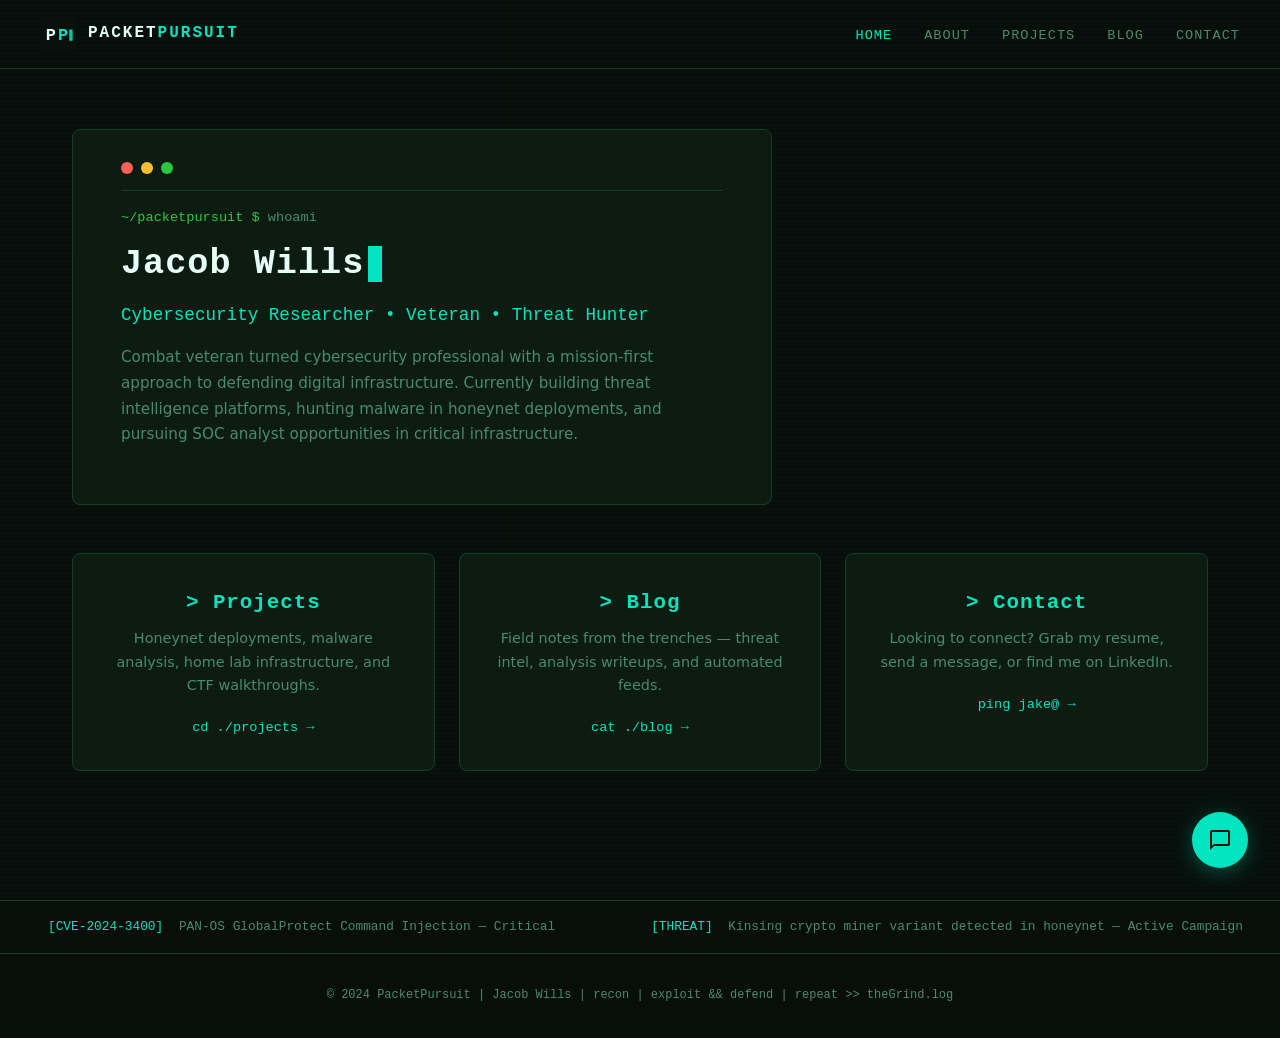
==== index.html @ 6d6a472d "initial site build — full PacketPursuit portfolio Five-page cybersecurity portfolio with terminal-in" ====
<!DOCTYPE html>
<html lang="en">
<head>
    <meta charset="UTF-8">
    <meta name="viewport" content="width=device-width, initial-scale=1.0">
    <title>PacketPursuit | Jacob Wills — Cybersecurity Portfolio</title>
    <meta name="description" content="Cybersecurity portfolio of Jacob Wills — veteran, threat researcher, SOC analyst candidate.">
    <link rel="icon" type="image/svg+xml" href="assets/favicon.svg">
    <link rel="stylesheet" href="css/style.css">
</head>
<body>
    <!-- Nav -->
    <nav>
        <div class="nav-inner">
            <a href="index.html" class="logo-link">
                <img src="assets/favicon.svg" alt="PP">
                <span class="logo-text">PACKET<span>PURSUIT</span></span>
            </a>
            <button class="hamburger" aria-label="Toggle navigation">
                <span></span><span></span><span></span>
            </button>
            <ul>
                <li><a href="index.html" class="active">Home</a></li>
                <li><a href="about.html">About</a></li>
                <li><a href="projects.html">Projects</a></li>
                <li><a href="blog.html">Blog</a></li>
                <li><a href="contact.html">Contact</a></li>
            </ul>
        </div>
    </nav>

    <!-- Hero -->
    <section class="hero">
        <div class="container">
            <div class="hero-terminal">
                <div class="terminal-dots">
                    <span class="dot-red"></span>
                    <span class="dot-yellow"></span>
                    <span class="dot-green"></span>
                </div>
                <div class="hero-prompt"><span>~/packetpursuit $</span> whoami</div>
                <h1 class="hero-name">
                    <span id="typed-name"></span><span class="cursor"></span>
                </h1>
                <p class="hero-tagline" id="hero-tagline">Cybersecurity Researcher &bull; Veteran &bull; Threat Hunter</p>
                <p class="hero-bio" id="hero-bio">
                    Combat veteran turned cybersecurity professional with a mission-first approach to defending digital infrastructure. Currently building threat intelligence platforms, hunting malware in honeynet deployments, and pursuing SOC analyst opportunities in critical infrastructure.
                </p>
            </div>

            <!-- CTA Cards -->
            <div class="cta-grid">
                <div class="cta-card fade-in">
                    <h3>&gt; Projects</h3>
                    <p>Honeynet deployments, malware analysis, home lab infrastructure, and CTF walkthroughs.</p>
                    <a href="projects.html">cd ./projects &rarr;</a>
                </div>
                <div class="cta-card fade-in">
                    <h3>&gt; Blog</h3>
                    <p>Field notes from the trenches — threat intel, analysis writeups, and automated feeds.</p>
                    <a href="blog.html">cat ./blog &rarr;</a>
                </div>
                <div class="cta-card fade-in">
                    <h3>&gt; Contact</h3>
                    <p>Looking to connect? Grab my resume, send a message, or find me on LinkedIn.</p>
                    <a href="contact.html">ping jake@ &rarr;</a>
                </div>
            </div>
        </div>
    </section>

    <!-- Threat Intel Ticker -->
    <section class="ticker-section">
        <div class="ticker-wrap" id="ticker">
            <div class="ticker-item"><span class="tag">[CVE-2024-3400]</span> PAN-OS GlobalProtect Command Injection — Critical</div>
            <div class="ticker-item"><span class="tag">[THREAT]</span> Kinsing crypto miner variant detected in honeynet — Active Campaign</div>
            <div class="ticker-item"><span class="tag">[CVE-2024-21887]</span> Ivanti Connect Secure Auth Bypass — Actively Exploited</div>
            <div class="ticker-item"><span class="tag">[MALWARE]</span> Rondodox/Mirai variant — IoT botnet C2 traffic captured</div>
            <div class="ticker-item"><span class="tag">[INTEL]</span> APT29 spear-phishing campaign targeting energy sector — CISA Advisory</div>
            <div class="ticker-item"><span class="tag">[CVE-2024-3400]</span> PAN-OS GlobalProtect Command Injection — Critical</div>
            <div class="ticker-item"><span class="tag">[THREAT]</span> Kinsing crypto miner variant detected in honeynet — Active Campaign</div>
            <div class="ticker-item"><span class="tag">[CVE-2024-21887]</span> Ivanti Connect Secure Auth Bypass — Actively Exploited</div>
            <div class="ticker-item"><span class="tag">[MALWARE]</span> Rondodox/Mirai variant — IoT botnet C2 traffic captured</div>
            <div class="ticker-item"><span class="tag">[INTEL]</span> APT29 spear-phishing campaign targeting energy sector — CISA Advisory</div>
        </div>
    </section>

    <!-- Chat Widget -->
    <button class="chat-toggle" id="chatToggle" aria-label="Open chat">
        <svg viewBox="0 0 24 24"><path d="M20 2H4c-1.1 0-2 .9-2 2v18l4-4h14c1.1 0 2-.9 2-2V4c0-1.1-.9-2-2-2zm0 14H6l-2 2V4h16v12z"/></svg>
    </button>
    <div class="chat-panel" id="chatPanel">
        <div class="chat-header">
            <h4>&gt; PacketBot_</h4>
            <button class="chat-close" id="chatClose">&times;</button>
        </div>
        <div class="chat-messages" id="chatMessages">
            <div class="chat-msg bot">Hey — I'm PacketBot. Ask me anything about Jake's background, projects, or how to get in touch.</div>
        </div>
        <div class="chat-input-area">
            <input type="text" id="chatInput" placeholder="Ask PacketBot..." autocomplete="off">
            <button id="chatSend">Send</button>
        </div>
    </div>

    <!-- Footer -->
    <footer>
        <p>&copy; 2024 PacketPursuit | Jacob Wills | recon | exploit &amp;&amp; defend | repeat &gt;&gt; theGrind.log</p>
    </footer>

    <script src="js/config.js"></script>
    <script src="js/main.js"></script>
</body>
</html>
---- css/style.css ----
/* ===== RESET & BASE ===== */
*, *::before, *::after {
    margin: 0;
    padding: 0;
    box-sizing: border-box;
}

:root {
    --bg: #080f0b;
    --surface: #0d1a10;
    --border: #1a3a2a;
    --accent: #00e5c0;
    --green: #27c93f;
    --text: #e8fff8;
    --text-secondary: #4a8a6a;
    --font-mono: 'Courier New', monospace;
    --font-body: system-ui, -apple-system, sans-serif;
}

html {
    scroll-behavior: smooth;
}

body {
    background: var(--bg);
    color: var(--text);
    font-family: var(--font-body);
    line-height: 1.6;
    overflow-x: hidden;
}

/* ===== SCANLINE OVERLAY ===== */
body::before {
    content: '';
    position: fixed;
    top: 0;
    left: 0;
    width: 100%;
    height: 100%;
    pointer-events: none;
    z-index: 9999;
    background: repeating-linear-gradient(
        0deg,
        transparent,
        transparent 2px,
        rgba(0, 229, 192, 0.015) 2px,
        rgba(0, 229, 192, 0.015) 4px
    );
}

/* ===== TYPOGRAPHY ===== */
h1, h2, h3, h4 {
    font-family: var(--font-mono);
    color: var(--text);
    letter-spacing: 1px;
}

h1 { font-size: 2.5rem; }
h2 { font-size: 1.8rem; margin-bottom: 1.5rem; }
h3 { font-size: 1.3rem; }

a {
    color: var(--accent);
    text-decoration: none;
    transition: color 0.2s;
}

a:hover {
    color: var(--green);
}

/* ===== LAYOUT ===== */
.container {
    max-width: 1200px;
    margin: 0 auto;
    padding: 0 2rem;
}

section {
    padding: 5rem 0;
}

/* ===== NAV ===== */
nav {
    position: fixed;
    top: 0;
    left: 0;
    right: 0;
    z-index: 1000;
    background: rgba(8, 15, 11, 0.95);
    backdrop-filter: blur(10px);
    border-bottom: 1px solid var(--border);
    padding: 1rem 2rem;
}

nav .nav-inner {
    max-width: 1200px;
    margin: 0 auto;
    display: flex;
    justify-content: space-between;
    align-items: center;
}

nav .logo-link {
    display: flex;
    align-items: center;
    gap: 0.75rem;
}

nav .logo-link img {
    height: 36px;
    width: auto;
}

nav .logo-text {
    font-family: var(--font-mono);
    font-size: 1rem;
    font-weight: 700;
    color: var(--text);
    letter-spacing: 2px;
}

nav .logo-text span {
    color: var(--accent);
}

nav ul {
    list-style: none;
    display: flex;
    gap: 2rem;
}

nav ul a {
    font-family: var(--font-mono);
    font-size: 0.85rem;
    color: var(--text-secondary);
    letter-spacing: 1px;
    text-transform: uppercase;
    transition: color 0.2s;
}

nav ul a:hover,
nav ul a.active {
    color: var(--accent);
}

.hamburger {
    display: none;
    flex-direction: column;
    gap: 5px;
    cursor: pointer;
    background: none;
    border: none;
    padding: 4px;
}

.hamburger span {
    display: block;
    width: 24px;
    height: 2px;
    background: var(--accent);
    transition: transform 0.3s, opacity 0.3s;
}

.hamburger.open span:nth-child(1) {
    transform: rotate(45deg) translate(5px, 5px);
}

.hamburger.open span:nth-child(2) {
    opacity: 0;
}

.hamburger.open span:nth-child(3) {
    transform: rotate(-45deg) translate(5px, -5px);
}

/* ===== HERO ===== */
.hero {
    min-height: 100vh;
    display: flex;
    align-items: center;
    justify-content: center;
    text-align: center;
    padding-top: 80px;
}

.hero-terminal {
    background: var(--surface);
    border: 1px solid var(--border);
    border-radius: 8px;
    padding: 2rem 3rem;
    max-width: 700px;
    width: 100%;
    text-align: left;
}

.terminal-dots {
    display: flex;
    gap: 8px;
    margin-bottom: 1rem;
    padding-bottom: 1rem;
    border-bottom: 1px solid var(--border);
}

.terminal-dots span {
    width: 12px;
    height: 12px;
    border-radius: 50%;
}

.dot-red { background: #ff5f56; }
.dot-yellow { background: #ffbd2e; }
.dot-green { background: #27c93f; }

.hero-name {
    font-family: var(--font-mono);
    font-size: 2.2rem;
    font-weight: 700;
    color: var(--text);
    margin-bottom: 0.5rem;
}

.hero-name .cursor {
    display: inline-block;
    width: 14px;
    height: 2.2rem;
    background: var(--accent);
    margin-left: 4px;
    vertical-align: middle;
    animation: blink 1.2s step-end infinite;
}

.hero-tagline {
    font-family: var(--font-mono);
    color: var(--accent);
    font-size: 1.1rem;
    margin-bottom: 1rem;
    opacity: 0;
    transition: opacity 0.8s ease;
}

.hero-tagline.visible {
    opacity: 1;
}

.hero-bio {
    color: var(--text-secondary);
    font-size: 0.95rem;
    line-height: 1.7;
    margin-bottom: 1.5rem;
    opacity: 0;
    transition: opacity 0.8s ease 0.3s;
}

.hero-bio.visible {
    opacity: 1;
}

.hero-prompt {
    font-family: var(--font-mono);
    color: var(--text-secondary);
    font-size: 0.85rem;
    margin-bottom: 0.5rem;
}

.hero-prompt span {
    color: var(--green);
}

@keyframes blink {
    0%, 100% { opacity: 1; }
    50% { opacity: 0; }
}

/* ===== CTA CARDS ===== */
.cta-grid {
    display: grid;
    grid-template-columns: repeat(3, 1fr);
    gap: 1.5rem;
    margin-top: 3rem;
}

.cta-card {
    background: var(--surface);
    border: 1px solid var(--border);
    border-radius: 8px;
    padding: 2rem;
    text-align: center;
    transition: border-color 0.3s, transform 0.3s, box-shadow 0.3s;
}

.cta-card:hover {
    border-color: var(--accent);
    transform: translateY(-4px);
    box-shadow: 0 4px 20px rgba(0, 229, 192, 0.1);
}

.cta-card h3 {
    color: var(--accent);
    margin-bottom: 0.5rem;
}

.cta-card p {
    color: var(--text-secondary);
    font-size: 0.9rem;
    margin-bottom: 1rem;
}

.cta-card a {
    font-family: var(--font-mono);
    font-size: 0.85rem;
}

/* ===== THREAT TICKER ===== */
.ticker-section {
    border-top: 1px solid var(--border);
    padding: 1rem 0;
    overflow: hidden;
}

.ticker-wrap {
    display: flex;
    animation: ticker 30s linear infinite;
}

.ticker-item {
    flex-shrink: 0;
    padding: 0 3rem;
    font-family: var(--font-mono);
    font-size: 0.8rem;
    color: var(--text-secondary);
    white-space: nowrap;
}

.ticker-item .tag {
    color: var(--accent);
    margin-right: 0.5rem;
}

@keyframes ticker {
    0% { transform: translateX(0); }
    100% { transform: translateX(-50%); }
}

/* ===== ABOUT PAGE ===== */
.about-grid {
    display: grid;
    grid-template-columns: 1fr 2fr;
    gap: 3rem;
    align-items: start;
}

.about-sidebar {
    position: sticky;
    top: 100px;
}

.photo-placeholder {
    width: 100%;
    aspect-ratio: 1;
    background: var(--surface);
    border: 1px solid var(--border);
    border-radius: 8px;
    display: flex;
    align-items: center;
    justify-content: center;
    font-family: var(--font-mono);
    color: var(--text-secondary);
    font-size: 0.85rem;
    margin-bottom: 1.5rem;
}

.social-links {
    display: flex;
    flex-direction: column;
    gap: 0.75rem;
}

.social-links a {
    font-family: var(--font-mono);
    font-size: 0.85rem;
    color: var(--text-secondary);
    transition: color 0.2s;
}

.social-links a:hover {
    color: var(--accent);
}

.about-content h2 {
    color: var(--accent);
    margin-bottom: 1rem;
}

.about-content p {
    color: var(--text-secondary);
    margin-bottom: 1.5rem;
    line-height: 1.8;
}

/* ===== SKILLS GRID ===== */
.skills-section {
    margin-top: 3rem;
}

.skills-grid {
    display: grid;
    grid-template-columns: repeat(3, 1fr);
    gap: 1.5rem;
    margin-top: 1.5rem;
}

.skill-category {
    background: var(--surface);
    border: 1px solid var(--border);
    border-radius: 8px;
    padding: 1.5rem;
}

.skill-category h4 {
    color: var(--accent);
    font-size: 0.85rem;
    text-transform: uppercase;
    letter-spacing: 2px;
    margin-bottom: 1rem;
}

.skill-category ul {
    list-style: none;
}

.skill-category li {
    color: var(--text-secondary);
    font-size: 0.9rem;
    padding: 0.3rem 0;
    font-family: var(--font-mono);
}

.skill-category li::before {
    content: '> ';
    color: var(--green);
}

/* ===== BADGES ===== */
.badges {
    display: flex;
    gap: 1rem;
    margin-top: 2rem;
    flex-wrap: wrap;
}

.badge {
    background: var(--surface);
    border: 1px solid var(--border);
    border-radius: 6px;
    padding: 0.75rem 1.25rem;
    font-family: var(--font-mono);
    font-size: 0.8rem;
    color: var(--accent);
    letter-spacing: 1px;
}

.badge.clearance {
    border-color: #ff5f56;
    color: #ff5f56;
}

/* ===== CERTIFICATIONS ===== */
.certs-grid {
    display: grid;
    grid-template-columns: repeat(auto-fill, minmax(200px, 1fr));
    gap: 1rem;
    margin-top: 1.5rem;
}

.cert-item {
    background: var(--surface);
    border: 1px solid var(--border);
    border-radius: 6px;
    padding: 1rem;
    font-family: var(--font-mono);
    font-size: 0.85rem;
    color: var(--text);
}

.cert-item .cert-org {
    color: var(--text-secondary);
    font-size: 0.75rem;
    display: block;
    margin-top: 0.25rem;
}

/* ===== PROJECTS ===== */
.projects-grid {
    display: grid;
    grid-template-columns: repeat(auto-fill, minmax(340px, 1fr));
    gap: 1.5rem;
}

.project-card {
    background: var(--surface);
    border: 1px solid var(--border);
    border-radius: 8px;
    padding: 2rem;
    transition: border-color 0.3s, transform 0.3s, box-shadow 0.3s;
}

.project-card:hover {
    border-color: var(--accent);
    transform: translateY(-4px);
    box-shadow: 0 4px 20px rgba(0, 229, 192, 0.1);
}

.project-card.featured {
    grid-column: 1 / -1;
    border-color: var(--accent);
    background: linear-gradient(135deg, var(--surface) 0%, rgba(0, 229, 192, 0.03) 100%);
}

.project-card .featured-tag {
    display: inline-block;
    font-family: var(--font-mono);
    font-size: 0.7rem;
    color: var(--bg);
    background: var(--accent);
    padding: 0.2rem 0.6rem;
    border-radius: 3px;
    letter-spacing: 2px;
    text-transform: uppercase;
    margin-bottom: 0.75rem;
}

.project-card h3 {
    color: var(--text);
    margin-bottom: 0.75rem;
}

.project-tags {
    display: flex;
    flex-wrap: wrap;
    gap: 0.5rem;
    margin-bottom: 1rem;
}

.project-tags span {
    font-family: var(--font-mono);
    font-size: 0.7rem;
    padding: 0.2rem 0.6rem;
    border: 1px solid var(--border);
    border-radius: 3px;
    color: var(--text-secondary);
}

.project-card p {
    color: var(--text-secondary);
    font-size: 0.9rem;
    line-height: 1.7;
    margin-bottom: 1rem;
}

.project-detail {
    max-height: 0;
    overflow: hidden;
    transition: max-height 0.4s ease;
}

.project-detail.open {
    max-height: 500px;
}

.project-detail p {
    padding-top: 1rem;
    border-top: 1px solid var(--border);
}

.project-links {
    display: flex;
    gap: 1rem;
    margin-top: 1rem;
}

.project-links a {
    font-family: var(--font-mono);
    font-size: 0.8rem;
}

.expand-btn {
    background: none;
    border: 1px solid var(--border);
    color: var(--text-secondary);
    font-family: var(--font-mono);
    font-size: 0.8rem;
    padding: 0.4rem 1rem;
    border-radius: 4px;
    cursor: pointer;
    transition: border-color 0.2s, color 0.2s;
}

.expand-btn:hover {
    border-color: var(--accent);
    color: var(--accent);
}

/* CTF Section */
.ctf-section {
    margin-top: 3rem;
    padding-top: 3rem;
    border-top: 1px solid var(--border);
}

.ctf-placeholder {
    background: var(--surface);
    border: 1px solid var(--border);
    border-radius: 8px;
    padding: 3rem;
    text-align: center;
}

.ctf-placeholder p {
    color: var(--text-secondary);
    font-family: var(--font-mono);
    font-size: 0.9rem;
}

/* ===== BLOG ===== */
.blog-grid {
    display: grid;
    grid-template-columns: 1fr 1fr;
    gap: 3rem;
}

.blog-column h2 {
    color: var(--accent);
    margin-bottom: 1.5rem;
    padding-bottom: 0.75rem;
    border-bottom: 1px solid var(--border);
}

.blog-column .column-desc {
    color: var(--text-secondary);
    font-size: 0.85rem;
    margin-bottom: 1.5rem;
    font-style: italic;
}

.post-card {
    background: var(--surface);
    border: 1px solid var(--border);
    border-radius: 8px;
    padding: 1.5rem;
    margin-bottom: 1.5rem;
    transition: border-color 0.3s, transform 0.3s;
}

.post-card:hover {
    border-color: var(--accent);
    transform: translateY(-2px);
}

.post-card .post-date {
    font-family: var(--font-mono);
    font-size: 0.75rem;
    color: var(--text-secondary);
    margin-bottom: 0.5rem;
}

.post-card h3 {
    font-size: 1.1rem;
    margin-bottom: 0.5rem;
}

.post-card .post-tags {
    display: flex;
    gap: 0.5rem;
    margin-bottom: 0.75rem;
}

.post-card .post-tags span {
    font-family: var(--font-mono);
    font-size: 0.65rem;
    padding: 0.15rem 0.5rem;
    border: 1px solid var(--border);
    border-radius: 3px;
    color: var(--accent);
}

.post-card .excerpt {
    color: var(--text-secondary);
    font-size: 0.85rem;
    line-height: 1.6;
    margin-bottom: 0.75rem;
}

.post-card .read-more {
    font-family: var(--font-mono);
    font-size: 0.8rem;
}

.automation-note {
    font-family: var(--font-mono);
    font-size: 0.75rem;
    color: var(--text-secondary);
    background: var(--surface);
    border: 1px dashed var(--border);
    border-radius: 6px;
    padding: 0.75rem 1rem;
    margin-top: 1rem;
}

/* ===== CONTACT ===== */
.contact-layout {
    max-width: 700px;
    margin: 0 auto;
    text-align: center;
}

.contact-info {
    margin-bottom: 3rem;
}

.contact-info h2 {
    color: var(--accent);
    margin-bottom: 1.5rem;
}

.contact-item {
    font-family: var(--font-mono);
    font-size: 0.95rem;
    color: var(--text-secondary);
    margin-bottom: 0.75rem;
}

.contact-item a {
    color: var(--text);
}

.download-btns {
    display: flex;
    gap: 1rem;
    justify-content: center;
    margin: 2rem 0;
}

.btn {
    display: inline-block;
    font-family: var(--font-mono);
    font-size: 0.85rem;
    padding: 0.75rem 1.5rem;
    border: 1px solid var(--accent);
    border-radius: 6px;
    color: var(--accent);
    text-transform: uppercase;
    letter-spacing: 1px;
    transition: background 0.3s, color 0.3s;
}

.btn:hover {
    background: var(--accent);
    color: var(--bg);
}

.btn-primary {
    background: var(--accent);
    color: var(--bg);
}

.btn-primary:hover {
    background: transparent;
    color: var(--accent);
}

/* Contact Form */
.contact-form {
    text-align: left;
    margin-top: 3rem;
}

.contact-form h3 {
    text-align: center;
    color: var(--accent);
    margin-bottom: 1.5rem;
}

.form-group {
    margin-bottom: 1.25rem;
}

.form-group label {
    display: block;
    font-family: var(--font-mono);
    font-size: 0.8rem;
    color: var(--text-secondary);
    margin-bottom: 0.5rem;
    text-transform: uppercase;
    letter-spacing: 1px;
}

.form-group input,
.form-group textarea {
    width: 100%;
    padding: 0.75rem 1rem;
    background: var(--surface);
    border: 1px solid var(--border);
    border-radius: 6px;
    color: var(--text);
    font-family: var(--font-body);
    font-size: 0.9rem;
    transition: border-color 0.3s;
}

.form-group input:focus,
.form-group textarea:focus {
    outline: none;
    border-color: var(--accent);
}

.form-group textarea {
    min-height: 150px;
    resize: vertical;
}

.form-submit {
    text-align: center;
    margin-top: 1.5rem;
}

.form-submit button {
    cursor: pointer;
}

/* Tracking Widget */
.tracking-widget {
    margin-top: 3rem;
    background: var(--surface);
    border: 1px solid var(--border);
    border-radius: 8px;
    padding: 1.5rem;
}

.tracking-widget h4 {
    font-size: 0.8rem;
    color: var(--accent);
    text-transform: uppercase;
    letter-spacing: 2px;
    margin-bottom: 0.75rem;
}

.tracking-widget .cve-id {
    font-family: var(--font-mono);
    font-size: 1.1rem;
    color: var(--text);
    margin-bottom: 0.5rem;
}

.tracking-widget .cve-desc {
    color: var(--text-secondary);
    font-size: 0.85rem;
}

/* ===== CHATBOT ===== */
.chat-toggle {
    position: fixed;
    bottom: 2rem;
    right: 2rem;
    width: 56px;
    height: 56px;
    border-radius: 50%;
    background: var(--accent);
    border: none;
    cursor: pointer;
    display: flex;
    align-items: center;
    justify-content: center;
    z-index: 10000;
    box-shadow: 0 4px 20px rgba(0, 229, 192, 0.3);
    transition: transform 0.3s;
}

.chat-toggle:hover {
    transform: scale(1.1);
}

.chat-toggle svg {
    width: 24px;
    height: 24px;
    fill: var(--bg);
}

.chat-panel {
    position: fixed;
    bottom: 6rem;
    right: 2rem;
    width: 380px;
    height: 500px;
    background: var(--surface);
    border: 1px solid var(--border);
    border-radius: 12px;
    display: flex;
    flex-direction: column;
    z-index: 10000;
    opacity: 0;
    transform: translateY(20px) scale(0.95);
    pointer-events: none;
    transition: opacity 0.3s, transform 0.3s;
    overflow: hidden;
}

.chat-panel.open {
    opacity: 1;
    transform: translateY(0) scale(1);
    pointer-events: auto;
}

.chat-header {
    display: flex;
    justify-content: space-between;
    align-items: center;
    padding: 1rem 1.25rem;
    border-bottom: 1px solid var(--border);
    background: var(--bg);
}

.chat-header h4 {
    font-size: 0.9rem;
    color: var(--accent);
}

.chat-close {
    background: none;
    border: none;
    color: var(--text-secondary);
    cursor: pointer;
    font-size: 1.2rem;
    font-family: var(--font-mono);
}

.chat-messages {
    flex: 1;
    overflow-y: auto;
    padding: 1rem;
    display: flex;
    flex-direction: column;
    gap: 0.75rem;
}

.chat-msg {
    max-width: 85%;
    padding: 0.6rem 1rem;
    border-radius: 8px;
    font-size: 0.85rem;
    line-height: 1.5;
}

.chat-msg.bot {
    background: var(--bg);
    color: var(--text);
    align-self: flex-start;
    border: 1px solid var(--border);
}

.chat-msg.user {
    background: var(--accent);
    color: var(--bg);
    align-self: flex-end;
}

.chat-input-area {
    display: flex;
    padding: 0.75rem;
    border-top: 1px solid var(--border);
    gap: 0.5rem;
}

.chat-input-area input {
    flex: 1;
    padding: 0.6rem 0.75rem;
    background: var(--bg);
    border: 1px solid var(--border);
    border-radius: 6px;
    color: var(--text);
    font-size: 0.85rem;
    font-family: var(--font-body);
}

.chat-input-area input:focus {
    outline: none;
    border-color: var(--accent);
}

.chat-input-area button {
    padding: 0.6rem 1rem;
    background: var(--accent);
    border: none;
    border-radius: 6px;
    color: var(--bg);
    font-family: var(--font-mono);
    font-size: 0.8rem;
    cursor: pointer;
    font-weight: 700;
    transition: opacity 0.2s;
}

.chat-input-area button:hover {
    opacity: 0.85;
}

/* ===== FOOTER ===== */
footer {
    border-top: 1px solid var(--border);
    padding: 2rem;
    text-align: center;
}

footer p {
    font-family: var(--font-mono);
    font-size: 0.75rem;
    color: var(--text-secondary);
}

/* ===== FADE-IN ANIMATION ===== */
.fade-in {
    opacity: 0;
    transform: translateY(30px);
    transition: opacity 0.6s ease, transform 0.6s ease;
}

.fade-in.visible {
    opacity: 1;
    transform: translateY(0);
}

/* ===== PAGE HEADER ===== */
.page-header {
    padding-top: 120px;
    padding-bottom: 2rem;
    text-align: center;
}

.page-header h1 {
    color: var(--accent);
}

.page-header .prompt-line {
    font-family: var(--font-mono);
    color: var(--text-secondary);
    font-size: 0.85rem;
    margin-top: 0.5rem;
}

.page-header .prompt-line span {
    color: var(--green);
}

/* ===== RESPONSIVE ===== */
@media (max-width: 768px) {
    nav ul {
        position: fixed;
        top: 60px;
        left: 0;
        right: 0;
        background: var(--bg);
        border-bottom: 1px solid var(--border);
        flex-direction: column;
        align-items: center;
        padding: 1.5rem 0;
        gap: 1.25rem;
        transform: translateY(-100%);
        opacity: 0;
        transition: transform 0.3s, opacity 0.3s;
        pointer-events: none;
    }

    nav ul.open {
        transform: translateY(0);
        opacity: 1;
        pointer-events: auto;
    }

    .hamburger {
        display: flex;
    }

    h1 { font-size: 1.8rem; }
    h2 { font-size: 1.4rem; }

    .hero-terminal {
        padding: 1.5rem;
    }

    .hero-name {
        font-size: 1.5rem;
    }

    .cta-grid {
        grid-template-columns: 1fr;
    }

    .about-grid {
        grid-template-columns: 1fr;
    }

    .about-sidebar {
        position: static;
    }

    .skills-grid {
        grid-template-columns: 1fr;
    }

    .projects-grid {
        grid-template-columns: 1fr;
    }

    .project-card.featured {
        grid-column: 1;
    }

    .blog-grid {
        grid-template-columns: 1fr;
    }

    .download-btns {
        flex-direction: column;
        align-items: center;
    }

    /* Chat full-screen on mobile */
    .chat-panel {
        bottom: 0;
        right: 0;
        left: 0;
        width: 100%;
        height: 100%;
        border-radius: 0;
    }

    .chat-toggle {
        bottom: 1rem;
        right: 1rem;
    }
}
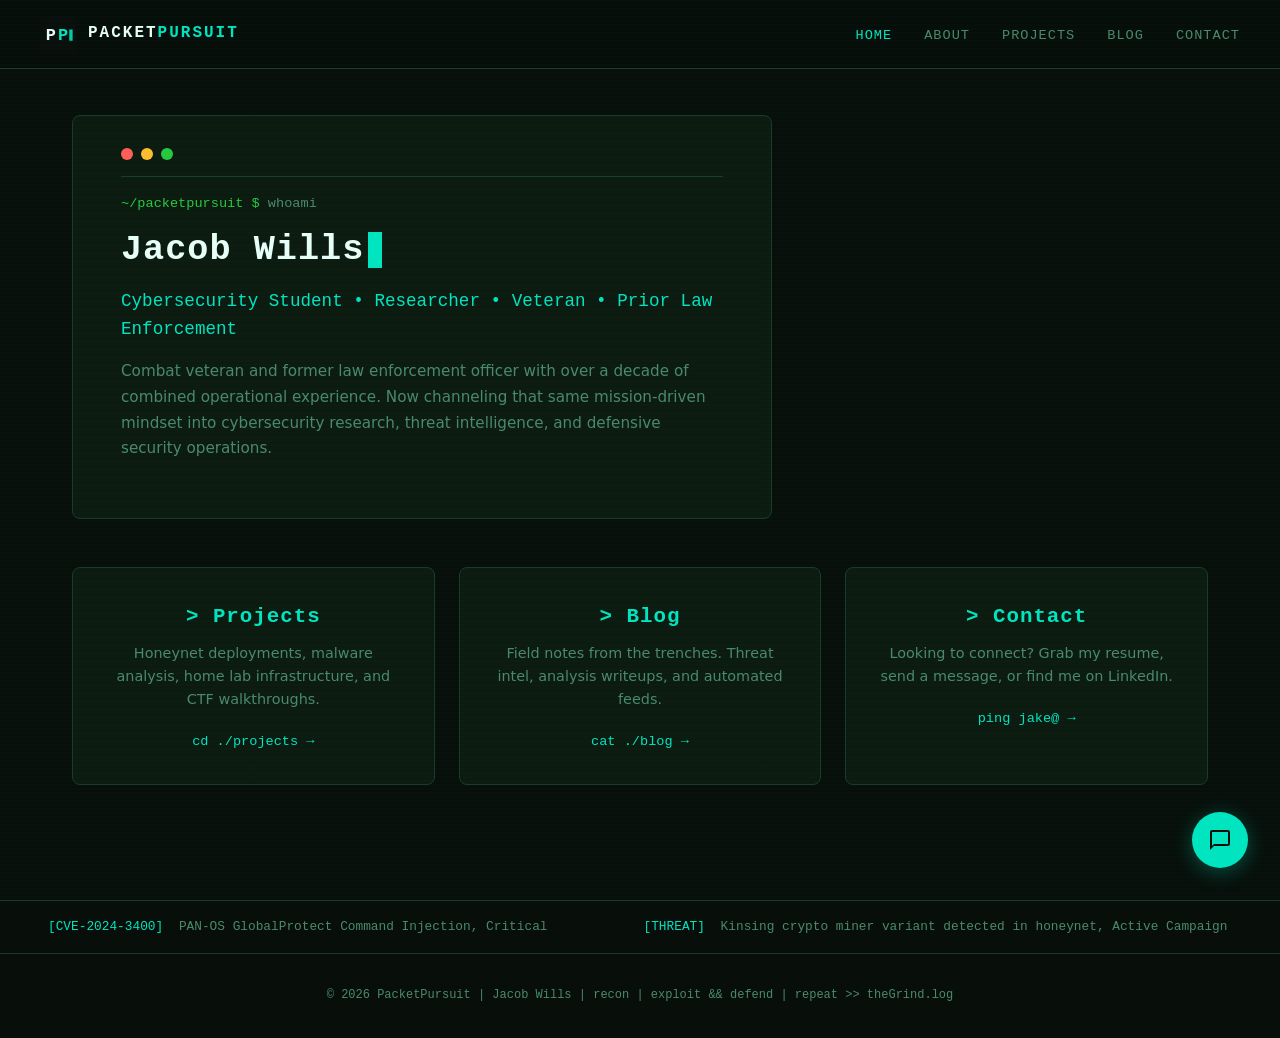
==== commit 981bbd03: "revise content across all pages Global: scrub all em dashes, copyright 2024 to 2026.  Home: new tagl" ====
--- a/index.html
+++ b/index.html
@@ -3,8 +3,8 @@
 <head>
     <meta charset="UTF-8">
     <meta name="viewport" content="width=device-width, initial-scale=1.0">
-    <title>PacketPursuit | Jacob Wills — Cybersecurity Portfolio</title>
-    <meta name="description" content="Cybersecurity portfolio of Jacob Wills — veteran, threat researcher, SOC analyst candidate.">
+    <title>PacketPursuit | Jacob Wills, Cybersecurity Portfolio</title>
+    <meta name="description" content="Cybersecurity portfolio of Jacob Wills. Veteran, prior law enforcement, threat researcher.">
     <link rel="icon" type="image/svg+xml" href="assets/favicon.svg">
     <link rel="stylesheet" href="css/style.css">
 </head>
@@ -42,9 +42,9 @@
                 <h1 class="hero-name">
                     <span id="typed-name"></span><span class="cursor"></span>
                 </h1>
-                <p class="hero-tagline" id="hero-tagline">Cybersecurity Researcher &bull; Veteran &bull; Threat Hunter</p>
+                <p class="hero-tagline" id="hero-tagline">Cybersecurity Student &bull; Researcher &bull; Veteran &bull; Prior Law Enforcement</p>
                 <p class="hero-bio" id="hero-bio">
-                    Combat veteran turned cybersecurity professional with a mission-first approach to defending digital infrastructure. Currently building threat intelligence platforms, hunting malware in honeynet deployments, and pursuing SOC analyst opportunities in critical infrastructure.
+                    Combat veteran and former law enforcement officer with over a decade of combined operational experience. Now channeling that same mission-driven mindset into cybersecurity research, threat intelligence, and defensive security operations.
                 </p>
             </div>
 
@@ -57,7 +57,7 @@
                 </div>
                 <div class="cta-card fade-in">
                     <h3>&gt; Blog</h3>
-                    <p>Field notes from the trenches — threat intel, analysis writeups, and automated feeds.</p>
+                    <p>Field notes from the trenches. Threat intel, analysis writeups, and automated feeds.</p>
                     <a href="blog.html">cat ./blog &rarr;</a>
                 </div>
                 <div class="cta-card fade-in">
@@ -72,16 +72,16 @@
     <!-- Threat Intel Ticker -->
     <section class="ticker-section">
         <div class="ticker-wrap" id="ticker">
-            <div class="ticker-item"><span class="tag">[CVE-2024-3400]</span> PAN-OS GlobalProtect Command Injection — Critical</div>
-            <div class="ticker-item"><span class="tag">[THREAT]</span> Kinsing crypto miner variant detected in honeynet — Active Campaign</div>
-            <div class="ticker-item"><span class="tag">[CVE-2024-21887]</span> Ivanti Connect Secure Auth Bypass — Actively Exploited</div>
-            <div class="ticker-item"><span class="tag">[MALWARE]</span> Rondodox/Mirai variant — IoT botnet C2 traffic captured</div>
-            <div class="ticker-item"><span class="tag">[INTEL]</span> APT29 spear-phishing campaign targeting energy sector — CISA Advisory</div>
-            <div class="ticker-item"><span class="tag">[CVE-2024-3400]</span> PAN-OS GlobalProtect Command Injection — Critical</div>
-            <div class="ticker-item"><span class="tag">[THREAT]</span> Kinsing crypto miner variant detected in honeynet — Active Campaign</div>
-            <div class="ticker-item"><span class="tag">[CVE-2024-21887]</span> Ivanti Connect Secure Auth Bypass — Actively Exploited</div>
-            <div class="ticker-item"><span class="tag">[MALWARE]</span> Rondodox/Mirai variant — IoT botnet C2 traffic captured</div>
-            <div class="ticker-item"><span class="tag">[INTEL]</span> APT29 spear-phishing campaign targeting energy sector — CISA Advisory</div>
+            <div class="ticker-item"><span class="tag">[CVE-2024-3400]</span> PAN-OS GlobalProtect Command Injection, Critical</div>
+            <div class="ticker-item"><span class="tag">[THREAT]</span> Kinsing crypto miner variant detected in honeynet, Active Campaign</div>
+            <div class="ticker-item"><span class="tag">[CVE-2024-21887]</span> Ivanti Connect Secure Auth Bypass, Actively Exploited</div>
+            <div class="ticker-item"><span class="tag">[MALWARE]</span> Rondodox/Mirai variant, IoT botnet C2 traffic captured</div>
+            <div class="ticker-item"><span class="tag">[INTEL]</span> APT29 spear-phishing campaign targeting energy sector, CISA Advisory</div>
+            <div class="ticker-item"><span class="tag">[CVE-2024-3400]</span> PAN-OS GlobalProtect Command Injection, Critical</div>
+            <div class="ticker-item"><span class="tag">[THREAT]</span> Kinsing crypto miner variant detected in honeynet, Active Campaign</div>
+            <div class="ticker-item"><span class="tag">[CVE-2024-21887]</span> Ivanti Connect Secure Auth Bypass, Actively Exploited</div>
+            <div class="ticker-item"><span class="tag">[MALWARE]</span> Rondodox/Mirai variant, IoT botnet C2 traffic captured</div>
+            <div class="ticker-item"><span class="tag">[INTEL]</span> APT29 spear-phishing campaign targeting energy sector, CISA Advisory</div>
         </div>
     </section>
 
@@ -95,7 +95,7 @@
             <button class="chat-close" id="chatClose">&times;</button>
         </div>
         <div class="chat-messages" id="chatMessages">
-            <div class="chat-msg bot">Hey — I'm PacketBot. Ask me anything about Jake's background, projects, or how to get in touch.</div>
+            <div class="chat-msg bot">Hey, I'm PacketBot. Ask me anything about Jake's background, projects, or how to get in touch.</div>
         </div>
         <div class="chat-input-area">
             <input type="text" id="chatInput" placeholder="Ask PacketBot..." autocomplete="off">
@@ -105,7 +105,7 @@
 
     <!-- Footer -->
     <footer>
-        <p>&copy; 2024 PacketPursuit | Jacob Wills | recon | exploit &amp;&amp; defend | repeat &gt;&gt; theGrind.log</p>
+        <p>&copy; 2026 PacketPursuit | Jacob Wills | recon | exploit &amp;&amp; defend | repeat &gt;&gt; theGrind.log</p>
     </footer>
 
     <script src="js/config.js"></script>
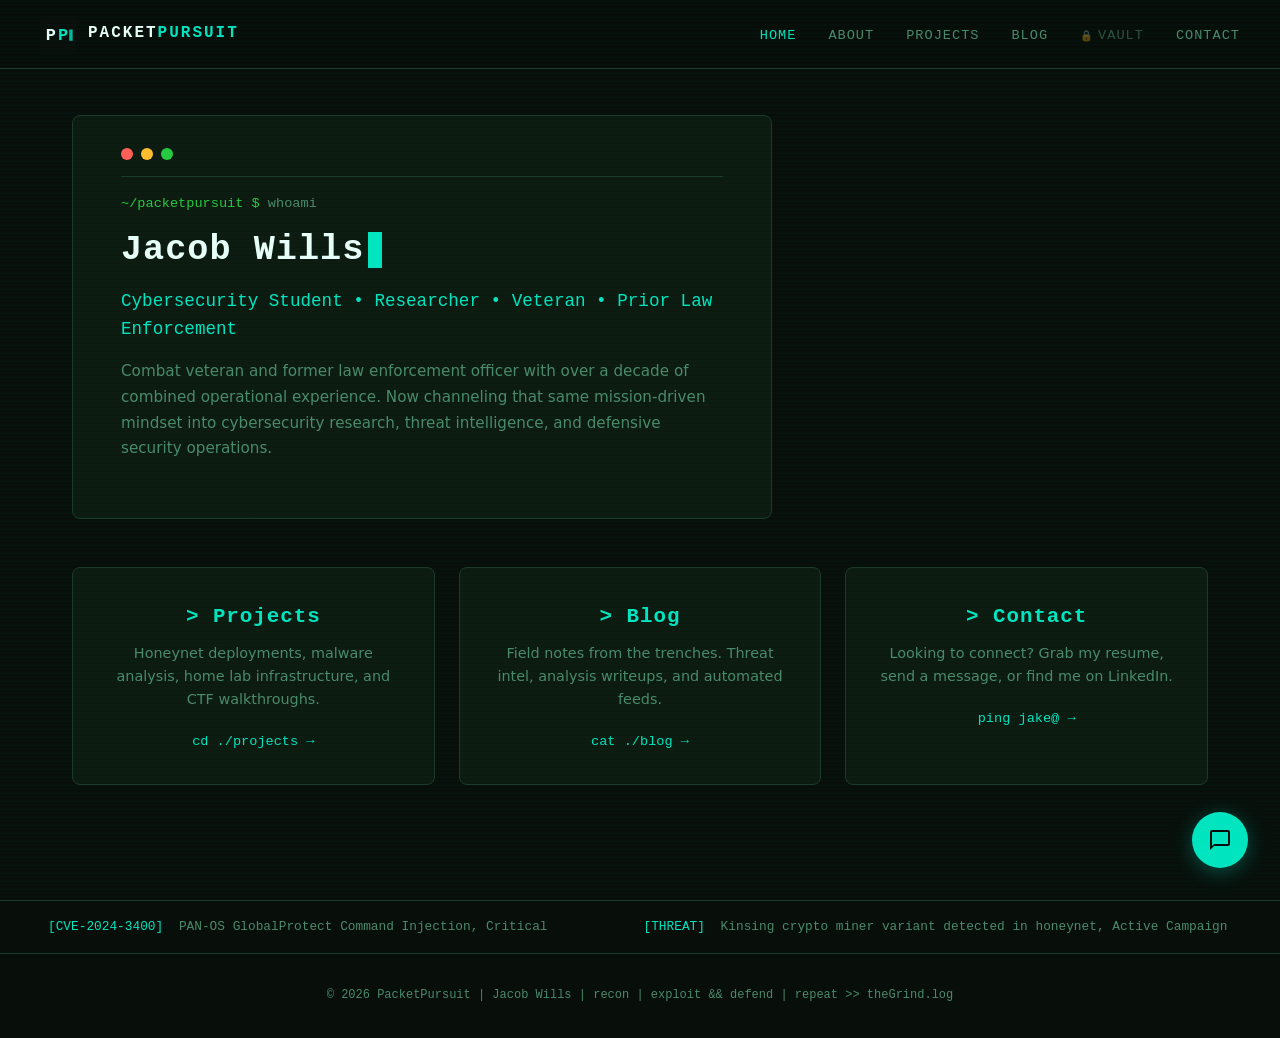
==== commit 51d76932: "feat: vault CTF page with flag gate, personal content sections, vault photos, robots.txt flag New va" ====
--- a/index.html
+++ b/index.html
@@ -24,6 +24,7 @@
                 <li><a href="about.html">About</a></li>
                 <li><a href="projects.html">Projects</a></li>
                 <li><a href="blog.html">Blog</a></li>
+                <li><a href="vault.html" class="vault-link">Vault</a></li>
                 <li><a href="contact.html">Contact</a></li>
             </ul>
         </div>
--- a/css/style.css
+++ b/css/style.css
@@ -368,6 +368,171 @@
     color: var(--text-secondary);
     font-size: 0.85rem;
     margin-bottom: 1.5rem;
+    overflow: hidden;
+}
+
+.profile-photo {
+    width: 220px;
+    height: 220px;
+    max-width: 100%;
+    border-radius: 50%;
+    object-fit: cover;
+    border: 3px solid var(--accent);
+    box-shadow: 0 0 0 2px var(--bg), 0 0 24px rgba(0, 229, 192, 0.25);
+    display: block;
+    margin: 0 auto 1.5rem auto;
+}
+
+/* ===== PROJECT IMAGES ===== */
+.project-img {
+    display: block;
+    width: 100%;
+    max-width: 100%;
+    height: auto;
+    border: 1px solid var(--border);
+    border-radius: 6px;
+    margin: 1rem 0;
+    transition: border-color 0.3s, transform 0.3s;
+}
+
+.project-img:hover {
+    border-color: var(--accent);
+}
+
+/* ===== SCREENSHOT GALLERY ===== */
+.screenshot-gallery {
+    display: grid;
+    grid-template-columns: repeat(3, 1fr);
+    gap: 1rem;
+    margin: 1.5rem 0;
+}
+
+.screenshot-gallery figure {
+    margin: 0;
+    background: var(--bg);
+    border: 1px solid var(--border);
+    border-radius: 6px;
+    overflow: hidden;
+    cursor: pointer;
+    transition: border-color 0.3s, transform 0.3s, box-shadow 0.3s;
+}
+
+.screenshot-gallery figure:hover {
+    border-color: var(--accent);
+    transform: translateY(-3px);
+    box-shadow: 0 4px 16px rgba(0, 229, 192, 0.15);
+}
+
+.screenshot-gallery img {
+    display: block;
+    width: 100%;
+    height: 160px;
+    object-fit: cover;
+    background: var(--surface);
+}
+
+.screenshot-gallery figcaption {
+    padding: 0.6rem 0.8rem;
+    font-family: var(--font-mono);
+    font-size: 0.7rem;
+    color: var(--text-secondary);
+    line-height: 1.4;
+    border-top: 1px solid var(--border);
+}
+
+@media (max-width: 768px) {
+    .screenshot-gallery {
+        grid-template-columns: 1fr;
+    }
+}
+
+/* ===== LIGHTBOX ===== */
+.lightbox {
+    position: fixed;
+    inset: 0;
+    background: rgba(0, 0, 0, 0.92);
+    display: none;
+    align-items: center;
+    justify-content: center;
+    z-index: 20000;
+    padding: 2rem;
+    cursor: zoom-out;
+}
+
+.lightbox.open {
+    display: flex;
+}
+
+.lightbox img {
+    max-width: 95%;
+    max-height: 90%;
+    border: 1px solid var(--accent);
+    border-radius: 6px;
+    box-shadow: 0 0 40px rgba(0, 229, 192, 0.25);
+}
+
+.lightbox-caption {
+    position: absolute;
+    bottom: 2rem;
+    left: 0;
+    right: 0;
+    text-align: center;
+    font-family: var(--font-mono);
+    font-size: 0.85rem;
+    color: var(--accent);
+    padding: 0 2rem;
+}
+
+.lightbox-close {
+    position: absolute;
+    top: 1.5rem;
+    right: 2rem;
+    color: var(--accent);
+    font-family: var(--font-mono);
+    font-size: 2rem;
+    background: none;
+    border: none;
+    cursor: pointer;
+}
+
+/* ===== SLIDES EMBED ===== */
+.slides-embed {
+    margin: 1.5rem 0;
+    border: 1px solid var(--border);
+    border-radius: 6px;
+    overflow: hidden;
+    background: var(--bg);
+}
+
+.slides-embed iframe {
+    display: block;
+    width: 100%;
+    border: none;
+}
+
+/* ===== BLOG POST FULL CONTENT ===== */
+.post-content {
+    max-height: 0;
+    overflow: hidden;
+    transition: max-height 0.5s ease;
+}
+
+.post-content.open {
+    max-height: 4000px;
+}
+
+.post-content p {
+    color: var(--text-secondary);
+    font-size: 0.9rem;
+    line-height: 1.75;
+    margin-top: 1rem;
+    padding-top: 1rem;
+    border-top: 1px solid var(--border);
+}
+
+.post-content p + p {
+    border-top: none;
+    padding-top: 0;
 }
 
 .social-links {
@@ -561,11 +726,11 @@
 .project-detail {
     max-height: 0;
     overflow: hidden;
-    transition: max-height 0.4s ease;
+    transition: max-height 0.6s ease;
 }
 
 .project-detail.open {
-    max-height: 500px;
+    max-height: 8000px;
 }
 
 .project-detail p {
@@ -657,16 +822,21 @@
     transform: translateY(-2px);
 }
 
-.post-card .post-date {
+.post-card .post-date,
+.post-card .post-meta {
     font-family: var(--font-mono);
     font-size: 0.75rem;
     color: var(--text-secondary);
     margin-bottom: 0.5rem;
 }
 
-.post-card h3 {
+.post-card h3,
+.post-card .post-title {
+    font-family: var(--font-mono);
     font-size: 1.1rem;
+    color: var(--text);
     margin-bottom: 0.5rem;
+    letter-spacing: 0.5px;
 }
 
 .post-card .post-tags {
@@ -684,16 +854,41 @@
     color: var(--accent);
 }
 
-.post-card .excerpt {
+.post-card .excerpt,
+.post-card .post-excerpt {
     color: var(--text-secondary);
     font-size: 0.85rem;
     line-height: 1.6;
     margin-bottom: 0.75rem;
+    display: -webkit-box;
+    -webkit-line-clamp: 2;
+    -webkit-box-orient: vertical;
+    overflow: hidden;
+}
+
+.post-card .post-body {
+    margin-top: 0.75rem;
+    padding-top: 0.75rem;
+    border-top: 1px solid var(--border);
+}
+
+.post-card .post-body p {
+    color: var(--text-secondary);
+    font-size: 0.88rem;
+    line-height: 1.7;
+    margin-bottom: 0.85rem;
+}
+
+.post-card .post-body p:last-child {
+    margin-bottom: 0;
 }
 
 .post-card .read-more {
+    display: inline-block;
+    margin-top: 0.25rem;
     font-family: var(--font-mono);
     font-size: 0.8rem;
+    cursor: pointer;
 }
 
 .automation-note {
@@ -1049,6 +1244,530 @@
 
 .page-header .prompt-line span {
     color: var(--green);
+}
+
+/* ===== VAULT NAV LINK ===== */
+nav ul a.vault-link {
+    opacity: 0.55;
+    transition: opacity 0.3s, color 0.3s, text-shadow 0.3s;
+}
+
+nav ul a.vault-link::before {
+    content: '\1F512';
+    display: inline-block;
+    margin-right: 4px;
+    font-size: 0.75em;
+    opacity: 0.7;
+}
+
+nav ul a.vault-link:hover,
+nav ul a.vault-link.active {
+    opacity: 1;
+    color: var(--accent);
+    text-shadow: 0 0 8px rgba(0, 229, 192, 0.6);
+}
+
+/* ===== VAULT LOCKED STATE ===== */
+.vault-locked-wrap {
+    min-height: 100vh;
+    display: flex;
+    align-items: center;
+    justify-content: center;
+    padding-top: 120px;
+    padding-bottom: 4rem;
+}
+
+.vault-terminal {
+    max-width: 680px;
+    width: 100%;
+    margin: 0 auto;
+    background: var(--surface);
+    border: 1px solid var(--border);
+    border-radius: 8px;
+    padding: 1.5rem 2rem 2rem 2rem;
+    box-shadow: 0 0 40px rgba(0, 229, 192, 0.08);
+    position: relative;
+    transition: opacity 0.6s ease, transform 0.6s ease, filter 0.6s ease;
+}
+
+.vault-terminal .terminal-dots {
+    display: flex;
+    gap: 8px;
+    margin-bottom: 1rem;
+    padding-bottom: 0.8rem;
+    border-bottom: 1px solid var(--border);
+}
+
+.vault-prompt {
+    font-family: var(--font-mono);
+    color: var(--text-secondary);
+    font-size: 0.85rem;
+    margin-bottom: 0.25rem;
+}
+
+.pp-green {
+    color: var(--green);
+}
+
+.vault-policy {
+    font-family: var(--font-mono);
+    color: var(--text-secondary);
+    font-size: 0.85rem;
+    line-height: 1.7;
+    margin: 1rem 0;
+    white-space: pre-wrap;
+    background: none;
+    border: none;
+}
+
+.vault-form {
+    display: flex;
+    align-items: center;
+    gap: 0.5rem;
+    margin-top: 0.5rem;
+    font-family: var(--font-mono);
+}
+
+.vault-input-label {
+    color: var(--green);
+    font-size: 1rem;
+}
+
+#vault-input {
+    flex: 1;
+    background: var(--bg);
+    border: 1px solid var(--border);
+    border-radius: 4px;
+    color: var(--text);
+    font-family: var(--font-mono);
+    font-size: 0.9rem;
+    padding: 0.55rem 0.8rem;
+    outline: none;
+    transition: border-color 0.2s, box-shadow 0.2s;
+}
+
+#vault-input:focus {
+    border-color: var(--accent);
+    box-shadow: 0 0 0 2px rgba(0, 229, 192, 0.15);
+}
+
+.vault-enter-btn {
+    background: none;
+    border: 1px solid var(--accent);
+    color: var(--accent);
+    font-family: var(--font-mono);
+    font-size: 0.85rem;
+    padding: 0.5rem 1rem;
+    border-radius: 4px;
+    cursor: pointer;
+    transition: background 0.2s, color 0.2s;
+}
+
+.vault-enter-btn:hover {
+    background: var(--accent);
+    color: var(--bg);
+}
+
+.vault-denied {
+    font-family: var(--font-mono);
+    font-size: 0.85rem;
+    color: #ff5f56;
+    margin-top: 1rem;
+    opacity: 0;
+    transition: opacity 0.3s;
+    text-shadow: 0 0 6px rgba(255, 95, 86, 0.5);
+}
+
+.vault-denied.visible {
+    opacity: 1;
+}
+
+@keyframes flash-denied {
+    0%, 100% { border-color: var(--border); box-shadow: 0 0 40px rgba(0, 229, 192, 0.08); }
+    25%, 75% { border-color: #ff5f56; box-shadow: 0 0 30px rgba(255, 95, 86, 0.35); }
+}
+
+.vault-terminal.flash-denied {
+    animation: flash-denied 0.55s ease;
+}
+
+@keyframes vault-wipe {
+    0% { opacity: 1; transform: scaleY(1); filter: none; }
+    40% { opacity: 1; filter: brightness(1.8); }
+    70% { opacity: 0.4; transform: scaleY(0.05); filter: brightness(2.5); }
+    100% { opacity: 0; transform: scaleY(0); filter: brightness(3); }
+}
+
+.vault-terminal.vault-wipe {
+    animation: vault-wipe 0.75s ease forwards;
+    transform-origin: center;
+}
+
+/* ===== VAULT UNLOCKED STATE ===== */
+@keyframes vault-reveal {
+    0% { opacity: 0; transform: translateY(20px); }
+    100% { opacity: 1; transform: translateY(0); }
+}
+
+.vault-unlocked-wrap {
+    padding-top: 120px;
+    padding-bottom: 4rem;
+}
+
+.vault-unlocked-wrap.vault-reveal {
+    animation: vault-reveal 0.7s ease;
+}
+
+.vault-container {
+    max-width: 900px;
+}
+
+.vault-header {
+    text-align: left;
+    margin-bottom: 3rem;
+    padding-bottom: 1.5rem;
+    border-bottom: 1px solid var(--border);
+}
+
+.vault-h1 {
+    font-family: var(--font-mono);
+    color: var(--accent);
+    font-size: 2rem;
+    letter-spacing: 2px;
+    margin-bottom: 0.3rem;
+}
+
+.vault-subtle {
+    font-family: var(--font-mono);
+    color: var(--text-secondary);
+    font-size: 0.85rem;
+}
+
+.vault-section {
+    margin-bottom: 2.5rem;
+    padding: 1.75rem 2rem;
+    background: var(--surface);
+    border: 1px solid var(--border);
+    border-radius: 8px;
+    transition: border-color 0.3s;
+}
+
+.vault-section:hover {
+    border-color: rgba(0, 229, 192, 0.35);
+}
+
+.vault-section-title {
+    font-family: var(--font-mono);
+    font-size: 1.1rem;
+    color: var(--accent);
+    letter-spacing: 1px;
+    margin-bottom: 1.25rem;
+    cursor: pointer;
+    user-select: none;
+    display: flex;
+    align-items: center;
+    justify-content: space-between;
+}
+
+.vault-section-title::after {
+    content: '[ -- ]';
+    font-size: 0.7rem;
+    color: var(--text-secondary);
+    font-weight: normal;
+    letter-spacing: 0;
+}
+
+.vault-section.collapsed .vault-section-title::after {
+    content: '[ ++ ]';
+}
+
+.vault-section-body {
+    overflow: hidden;
+    max-height: 10000px;
+    transition: max-height 0.5s ease, opacity 0.3s ease;
+}
+
+.vault-section.collapsed .vault-section-body {
+    max-height: 0;
+    opacity: 0;
+}
+
+.vault-section-body p {
+    color: var(--text-secondary);
+    font-size: 0.95rem;
+    line-height: 1.75;
+    margin-bottom: 1rem;
+}
+
+.vault-section-body p strong {
+    color: var(--text);
+}
+
+.vault-subhead {
+    font-family: var(--font-mono);
+    color: var(--accent);
+    font-size: 0.9rem;
+    letter-spacing: 1px;
+    margin: 1.5rem 0 0.75rem 0;
+}
+
+.vault-list {
+    list-style: none;
+    padding: 0;
+    margin: 0.5rem 0 1.25rem 0;
+}
+
+.vault-list li {
+    color: var(--text-secondary);
+    font-size: 0.9rem;
+    line-height: 1.7;
+    padding: 0.25rem 0 0.25rem 1.25rem;
+    position: relative;
+}
+
+.vault-list li::before {
+    content: '>';
+    position: absolute;
+    left: 0;
+    color: var(--green);
+}
+
+.vault-list-mono li {
+    font-family: var(--font-mono);
+    font-size: 0.88rem;
+}
+
+/* ===== VAULT PHOTO GRID ===== */
+.vault-photo-grid {
+    display: grid;
+    grid-template-columns: repeat(auto-fit, minmax(220px, 1fr));
+    gap: 1rem;
+    margin-top: 1.5rem;
+}
+
+.vault-photo {
+    margin: 0;
+    background: var(--bg);
+    border: 1px solid var(--border);
+    border-radius: 6px;
+    overflow: hidden;
+    transition: border-color 0.3s, transform 0.3s, box-shadow 0.3s;
+}
+
+.vault-photo:hover {
+    border-color: var(--accent);
+    transform: translateY(-3px);
+    box-shadow: 0 4px 18px rgba(0, 229, 192, 0.2);
+}
+
+.vault-photo img {
+    display: block;
+    width: 100%;
+    height: 220px;
+    object-fit: cover;
+}
+
+.vault-photo figcaption {
+    padding: 0.6rem 0.8rem;
+    font-family: var(--font-mono);
+    font-size: 0.72rem;
+    color: var(--text-secondary);
+    border-top: 1px solid var(--border);
+}
+
+.vault-photo-wide {
+    max-width: 540px;
+    margin: 1.5rem 0 0 0;
+}
+
+.vault-photo-wide img {
+    height: auto;
+    max-height: 400px;
+}
+
+/* ===== VAULT GAME CARDS ===== */
+.vault-card-grid {
+    display: grid;
+    grid-template-columns: repeat(auto-fit, minmax(280px, 1fr));
+    gap: 1.25rem;
+    margin-top: 0.5rem;
+}
+
+.vault-card {
+    background: var(--bg);
+    border: 1px solid var(--border);
+    border-radius: 6px;
+    padding: 1.25rem;
+    transition: border-color 0.3s;
+}
+
+.vault-card:hover {
+    border-color: var(--accent);
+}
+
+.vault-card-head {
+    display: flex;
+    align-items: center;
+    justify-content: space-between;
+    gap: 0.75rem;
+    margin-bottom: 0.75rem;
+    flex-wrap: wrap;
+}
+
+.vault-card-title {
+    font-family: var(--font-mono);
+    color: var(--text);
+    font-size: 0.95rem;
+    font-weight: 700;
+}
+
+.vault-card p {
+    color: var(--text-secondary);
+    font-size: 0.85rem;
+    line-height: 1.65;
+    margin: 0;
+}
+
+.vault-tag {
+    font-family: var(--font-mono);
+    font-size: 0.65rem;
+    padding: 0.2rem 0.55rem;
+    border-radius: 3px;
+    letter-spacing: 1px;
+    text-transform: uppercase;
+    border: 1px solid var(--border);
+}
+
+.tag-active {
+    color: var(--green);
+    border-color: var(--green);
+}
+
+.tag-rotation {
+    color: var(--accent);
+    border-color: var(--accent);
+}
+
+.tag-retired {
+    color: var(--text-secondary);
+}
+
+/* ===== VAULT YOUTUBE GRID ===== */
+.vault-yt-grid {
+    display: grid;
+    grid-template-columns: repeat(auto-fit, minmax(240px, 1fr));
+    gap: 1rem;
+    margin-top: 0.5rem;
+}
+
+.vault-yt-card {
+    display: block;
+    background: var(--bg);
+    border: 1px solid var(--border);
+    border-radius: 6px;
+    padding: 1rem 1.1rem;
+    color: var(--text-secondary);
+    transition: border-color 0.3s, transform 0.3s, box-shadow 0.3s;
+}
+
+.vault-yt-card:hover {
+    border-color: var(--accent);
+    color: var(--text-secondary);
+    transform: translateY(-2px);
+    box-shadow: 0 4px 14px rgba(0, 229, 192, 0.12);
+}
+
+.vault-yt-name {
+    font-family: var(--font-mono);
+    color: var(--accent);
+    font-size: 0.9rem;
+    font-weight: 700;
+    margin-bottom: 0.35rem;
+}
+
+.vault-yt-card p {
+    color: var(--text-secondary);
+    font-size: 0.78rem;
+    line-height: 1.55;
+    margin: 0;
+}
+
+/* ===== VAULT OBSESSION CARD ===== */
+.vault-obsession {
+    background: var(--bg);
+    border-left: 3px solid var(--accent);
+    border-radius: 4px;
+    padding: 1.25rem 1.5rem;
+    box-shadow: 0 0 22px rgba(0, 229, 192, 0.08);
+}
+
+.vault-obsession h3 {
+    font-family: var(--font-mono);
+    color: var(--accent);
+    font-size: 1rem;
+    letter-spacing: 1px;
+    margin-bottom: 0.75rem;
+}
+
+.vault-obsession p {
+    color: var(--text-secondary);
+    font-size: 0.9rem;
+    line-height: 1.75;
+    margin-bottom: 0.85rem;
+}
+
+.vault-obsession p:last-child {
+    margin-bottom: 0;
+}
+
+/* ===== VAULT CONTACT BLOCK ===== */
+.vault-discord-btn {
+    display: inline-block;
+    font-family: var(--font-mono);
+    font-size: 0.85rem;
+    color: var(--accent);
+    border: 1px solid var(--accent);
+    border-radius: 4px;
+    padding: 0.5rem 1rem;
+    margin: 0.5rem 0 1rem 0;
+    transition: background 0.2s, color 0.2s;
+}
+
+.vault-discord-btn:hover {
+    background: var(--accent);
+    color: var(--bg);
+}
+
+.vault-contact-block {
+    font-family: var(--font-mono);
+    color: var(--text-secondary);
+    font-size: 0.88rem;
+    line-height: 1.8;
+    background: var(--bg);
+    border: 1px solid var(--border);
+    border-radius: 4px;
+    padding: 0.9rem 1.2rem;
+    margin-top: 0.5rem;
+    white-space: pre-wrap;
+}
+
+/* ===== VAULT CLOSING ===== */
+.vault-closing {
+    margin-top: 3rem;
+    padding-top: 1.75rem;
+    border-top: 1px solid var(--border);
+    text-align: left;
+    font-family: var(--font-mono);
+}
+
+.vault-closing p {
+    color: var(--text-secondary);
+    font-size: 0.9rem;
+    line-height: 1.7;
+}
+
+.vault-closing a {
+    color: var(--accent);
 }
 
 /* ===== RESPONSIVE ===== */
@@ -1138,4 +1857,27 @@
         bottom: 1rem;
         right: 1rem;
     }
-}
+
+    /* Vault mobile adjustments */
+    .vault-terminal {
+        padding: 1.25rem 1.25rem 1.5rem 1.25rem;
+    }
+
+    .vault-policy {
+        font-size: 0.75rem;
+    }
+
+    .vault-form {
+        flex-wrap: wrap;
+    }
+
+    .vault-section {
+        padding: 1.25rem 1.25rem;
+    }
+
+    .vault-photo-grid,
+    .vault-card-grid,
+    .vault-yt-grid {
+        grid-template-columns: 1fr;
+    }
+}
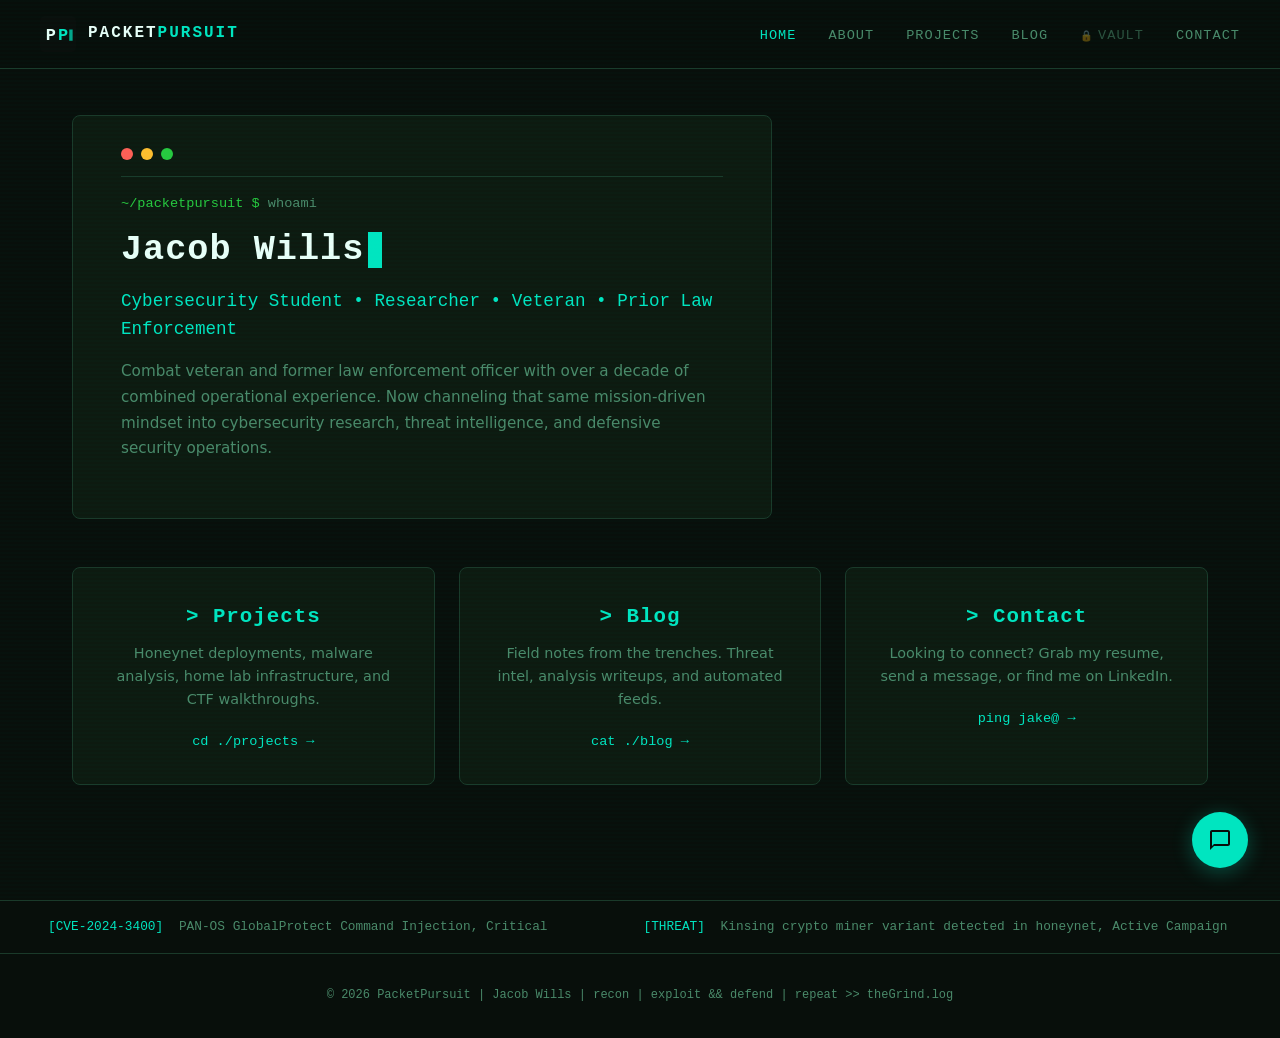
==== commit 492c982a: "fix: PDF serving, chatbot default closed, ticker deduplication PDF: assets/Resume.pdf renamed to ass" ====
--- a/index.html
+++ b/index.html
@@ -70,27 +70,16 @@
         </div>
     </section>
 
-    <!-- Threat Intel Ticker -->
+    <!-- Threat Intel Ticker (items rendered by JS, see main.js) -->
     <section class="ticker-section">
-        <div class="ticker-wrap" id="ticker">
-            <div class="ticker-item"><span class="tag">[CVE-2024-3400]</span> PAN-OS GlobalProtect Command Injection, Critical</div>
-            <div class="ticker-item"><span class="tag">[THREAT]</span> Kinsing crypto miner variant detected in honeynet, Active Campaign</div>
-            <div class="ticker-item"><span class="tag">[CVE-2024-21887]</span> Ivanti Connect Secure Auth Bypass, Actively Exploited</div>
-            <div class="ticker-item"><span class="tag">[MALWARE]</span> Rondodox/Mirai variant, IoT botnet C2 traffic captured</div>
-            <div class="ticker-item"><span class="tag">[INTEL]</span> APT29 spear-phishing campaign targeting energy sector, CISA Advisory</div>
-            <div class="ticker-item"><span class="tag">[CVE-2024-3400]</span> PAN-OS GlobalProtect Command Injection, Critical</div>
-            <div class="ticker-item"><span class="tag">[THREAT]</span> Kinsing crypto miner variant detected in honeynet, Active Campaign</div>
-            <div class="ticker-item"><span class="tag">[CVE-2024-21887]</span> Ivanti Connect Secure Auth Bypass, Actively Exploited</div>
-            <div class="ticker-item"><span class="tag">[MALWARE]</span> Rondodox/Mirai variant, IoT botnet C2 traffic captured</div>
-            <div class="ticker-item"><span class="tag">[INTEL]</span> APT29 spear-phishing campaign targeting energy sector, CISA Advisory</div>
-        </div>
+        <div class="ticker-wrap" id="ticker"></div>
     </section>
 
     <!-- Chat Widget -->
     <button class="chat-toggle" id="chatToggle" aria-label="Open chat">
         <svg viewBox="0 0 24 24"><path d="M20 2H4c-1.1 0-2 .9-2 2v18l4-4h14c1.1 0 2-.9 2-2V4c0-1.1-.9-2-2-2zm0 14H6l-2 2V4h16v12z"/></svg>
     </button>
-    <div class="chat-panel" id="chatPanel">
+    <div class="chat-panel" id="chatPanel" style="display:none;">
         <div class="chat-header">
             <h4>&gt; PacketBot_</h4>
             <button class="chat-close" id="chatClose">&times;</button>
